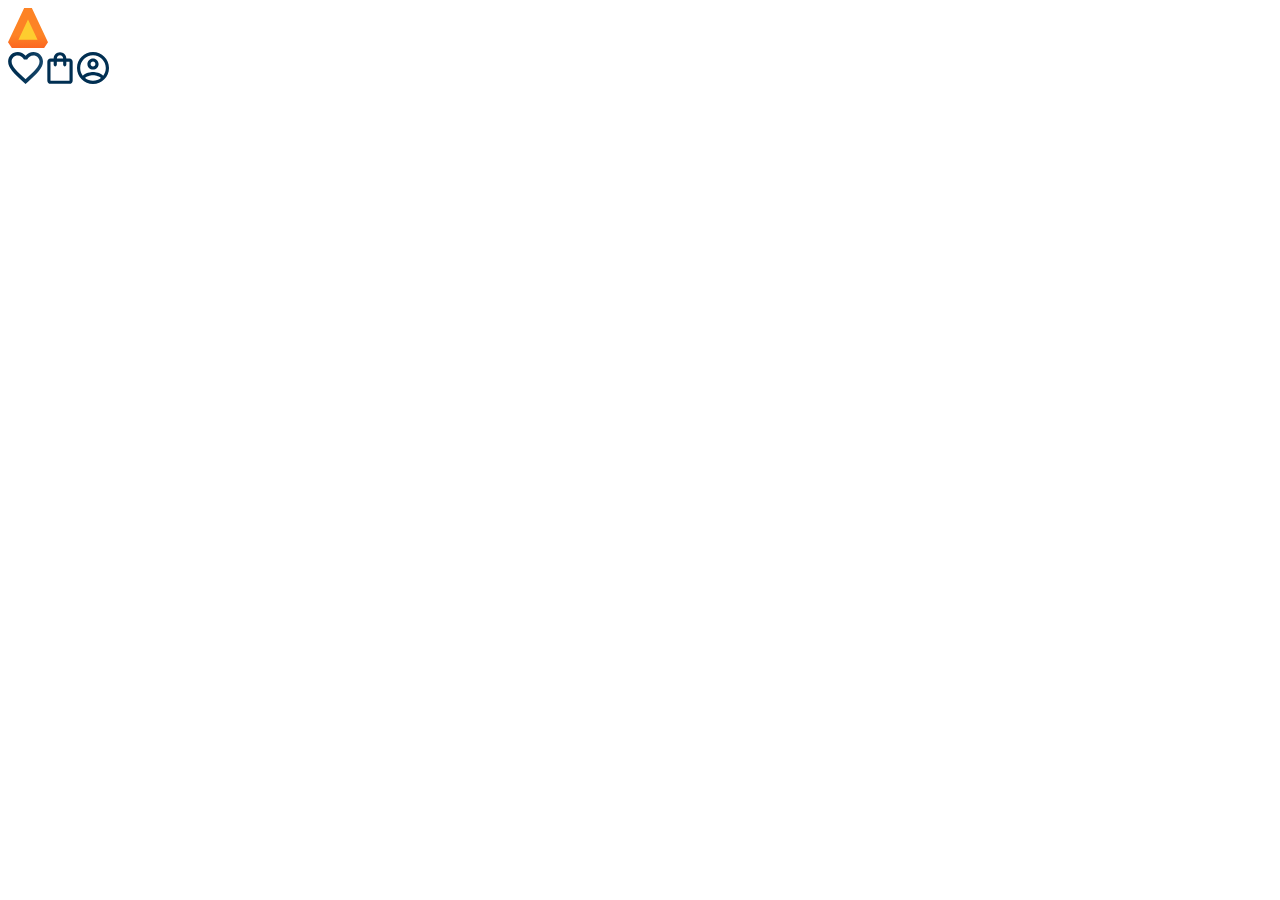
==== index.html @ 43a98ed0 "Add files via upload" ====
<!DOCTYPE html>
<html lang="en">
<head>
    <meta charset="UTF-8">
    <meta http-equiv="X-UA-Compatible" content="IE=edge">
    <meta name="viewport" content="width=device-width, initial-scale=1.0">
    <link rel="stylesheet" href="reset.css">
    <link rel="stylesheet" href="style.css">
    <title>AluraBooks</title>
</head>

<body>
    <header class="cabeçalho">
        <div class="container">
            <span class="cabeçalho__menu-hunburger container __imagem"></span>
            <img src="Img/Logo.svg" alt="logo da aluraBooks" class="container__imagem">

       </div>
       <div class="container">
           <a href="#"><img src="Img/Favoritos.svg" alt="Meus Favoritos" class="container__imagem"></a>
           <a href="#"><img src="Img/Compras.svg" alt="Carrinho de compras" class="container__imagem"></a>
            <a href="#"><img src="Img/Usuario.svg" alt="Meu perfil" class="container__imagem"></a>
    </header>
</body>
</html>
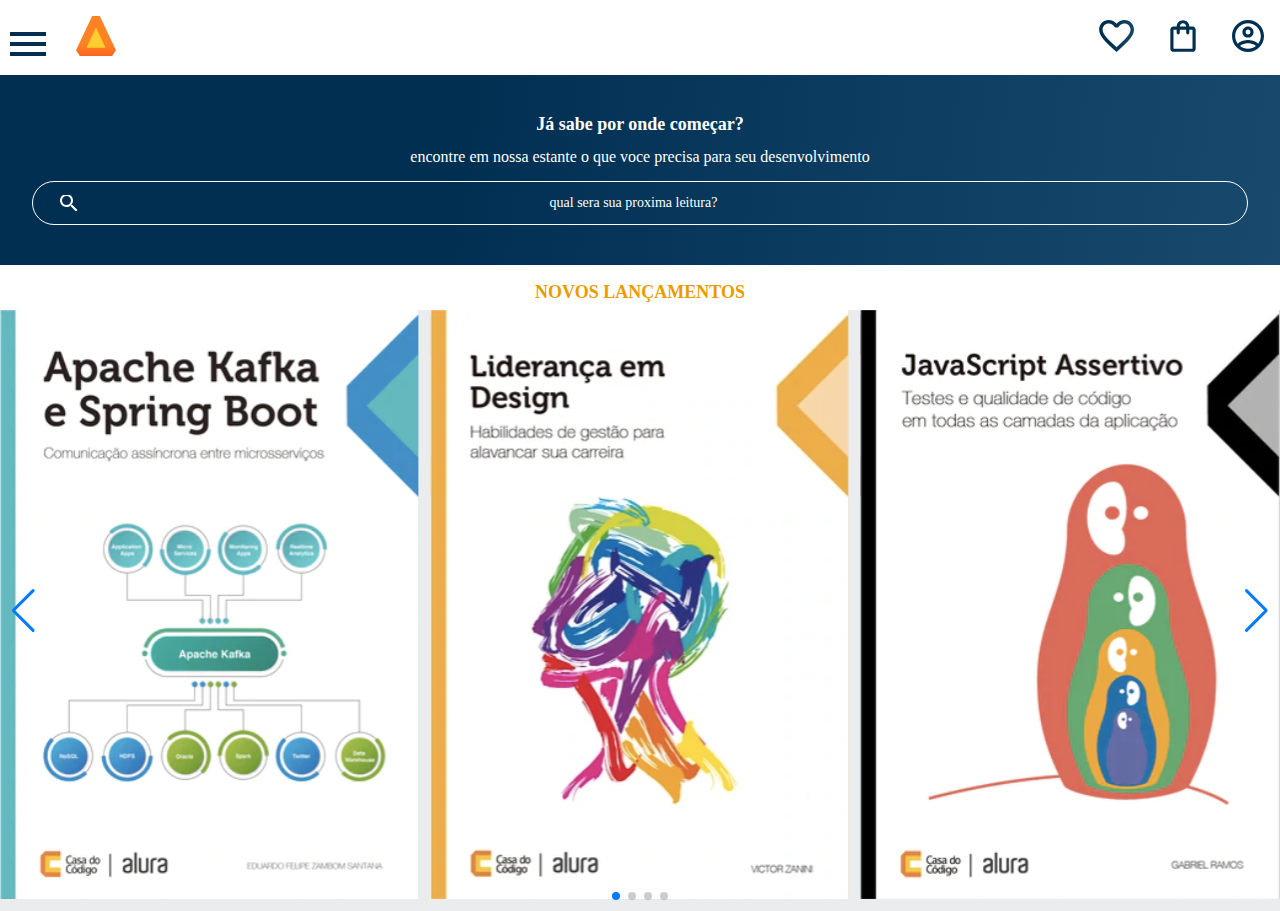
==== commit a2167b4a: "Add files via upload" ====
--- a/index.html
+++ b/index.html
@@ -1,25 +1,96 @@
 <!DOCTYPE html>
-<html lang="en">
+<html lang="PT-BR">
 <head>
     <meta charset="UTF-8">
     <meta http-equiv="X-UA-Compatible" content="IE=edge">
     <meta name="viewport" content="width=device-width, initial-scale=1.0">
+    <link rel="stylesheet" href="style.css">
+    <link rel="preconnect" href="https://fonts.googleapis.com"&gt;>
+    <link rel="preconnect" href="https://fonts.gstatic.com&quot; crossorigin">
+    <link href="https://fonts.googleapis.com/css2?  family=Poppins:wght@300;400;500;700&family=Raleway:wght@400;700&display=swap" rel="stylesheet">
+    <link rel="stylesheet" href="https://cdn.jsdelivr.net/npm/swiper@9/swiper-bundle.min.css">
     <link rel="stylesheet" href="reset.css">
-    <link rel="stylesheet" href="style.css">
-    <title>AluraBooks</title>
+    <title>ALURABOOKS</title>
 </head>
-
 <body>
     <header class="cabeçalho">
         <div class="container">
-            <span class="cabeçalho__menu-hunburger container __imagem"></span>
-            <img src="Img/Logo.svg" alt="logo da aluraBooks" class="container__imagem">
+            <input type="checkbox" id="menu" class="container__botao">
+            <label for="menu">
+                <span class="cabeçalho__menu-hunburger container__imagem"></span>
 
-       </div>
-       <div class="container">
-           <a href="#"><img src="Img/Favoritos.svg" alt="Meus Favoritos" class="container__imagem"></a>
-           <a href="#"><img src="Img/Compras.svg" alt="Carrinho de compras" class="container__imagem"></a>
-            <a href="#"><img src="Img/Usuario.svg" alt="Meu perfil" class="container__imagem"></a>
-    </header>
+</label>
+
+<ul class="lista-menu">
+    <li class="lista-menu__titulo">Categoria</li>
+    <li class="lista-menu__item">
+        <a href="#" class="lista-menu__link">Programação</a>
+
+    <li class="lista-menu__item">
+         <a href="#" class="lista-menu__link">Front-end</a>
+    </li>
+
+    <li class="lista-menu__item">
+        <a href="#" class="lista-menu__link">Infraestrutura</a>
+    </li>
+
+    <li class="lista-menu__item">
+        <a href="#" class="lista-menu__link">Business</a>
+    </li>
+
+    <li class="lista-menu__item">
+         <a href="#" class="lista-menu__link">Design & UX</a>
+    </li>
+
+
+
+</ul>
+            <img src="IMG/Logo.svg" alt="logo da AluraBooks" class="container__imagem">
+</div>
+        <div class="container">
+            <a href="#"><img src="IMG/Favoritos.svg" alt="Meus Favoritos" class="container__imagem"></a>
+            <a href="#"><img src="IMG/Compras.svg" alt="Carrinho de Compras" class="container__imagem"></a>
+            <a href="#"><img src="IMG/Usuario.svg" alt="Meu Perfil" class="container__imagem"></a>
+        </div>
+        </header>
+    <section class="banner">
+        <h2 class="banner__titulo">Já sabe por onde começar?</h2>
+        <p class="banner__texto">encontre em nossa estante o que voce precisa para seu desenvolvimento</p>
+        <input type="search" class="banner__pesquisa" placeholder="qual sera sua proxima leitura?">
+    </section>
+
+    <section class="carrossel">
+            <h2 class="carrossel__titulo">Novos Lançamentos</h2>
+            <div class="swiper">
+            <div class="swiper-pagination"></div>
+                <div class="swiper-wrapper">
+                    <div class="swiper-slide"><img src="IMG/ApacheKafka.svg" alt="Livro sobre Apache Kafka"></div>
+                    <div class="swiper-slide"><img src="IMG/Liderança.svg" alt="Livro sobre Liderança"></div>
+                    <div class="swiper-slide"><img src="IMG/Javascript.svg" alt="Livro sobre Javascript"></div>
+                    <div class="swiper-slide"><img src="IMG/Guia Front-end.svg" alt="Livro sobre Front-end"></div>
+                    <div class="swiper-slide"><img src="IMG/Portugol.svg" alt="Livro sobre Portugol"></div>
+                    <div class="swiper-slide"><img src="IMG/Acessibilidade.svg" alt="Livro sobre Acessibilidade"></div>
+                </div>
+
+            <div class="swiper-button-prev"></div>
+            <div class="swiper-button-next"></div>
+
+        </div>
+    </section>
+
+<script src="https://cdn.jsdelivr.net/npm/swiper@9/swiper-bundle.min.js"></script>
+
+    <script>
+        const swiper = new Swiper('.swiper', {
+            spaceBetween:10,
+            slidesPerView: 3,
+            pagination:{
+                el: '.swiper-pagination',
+                type: 'bullets',
+        },
+        });
+    </script>
+
+    
 </body>
 </html>--- a/style.css
+++ b/style.css
@@ -0,0 +1,15 @@
+@import url("STYLE/READER.CSS");
+@import url("STYLE/banner.css");
+@import url("STYLE/carrossel.css");
+
+:root{
+    --cor-de-fundo: #ebecee;
+    --branco: #ffffff;
+    --laranja: #eb9b00;
+    --azul-degrade: linear-gradient(97.54deg, #002f52 35.49%, #326589 165.37%);
+    --fonte-príncipal:"Poppins";
+}
+
+body{
+    background-color: var(--cor-de-fundo);
+}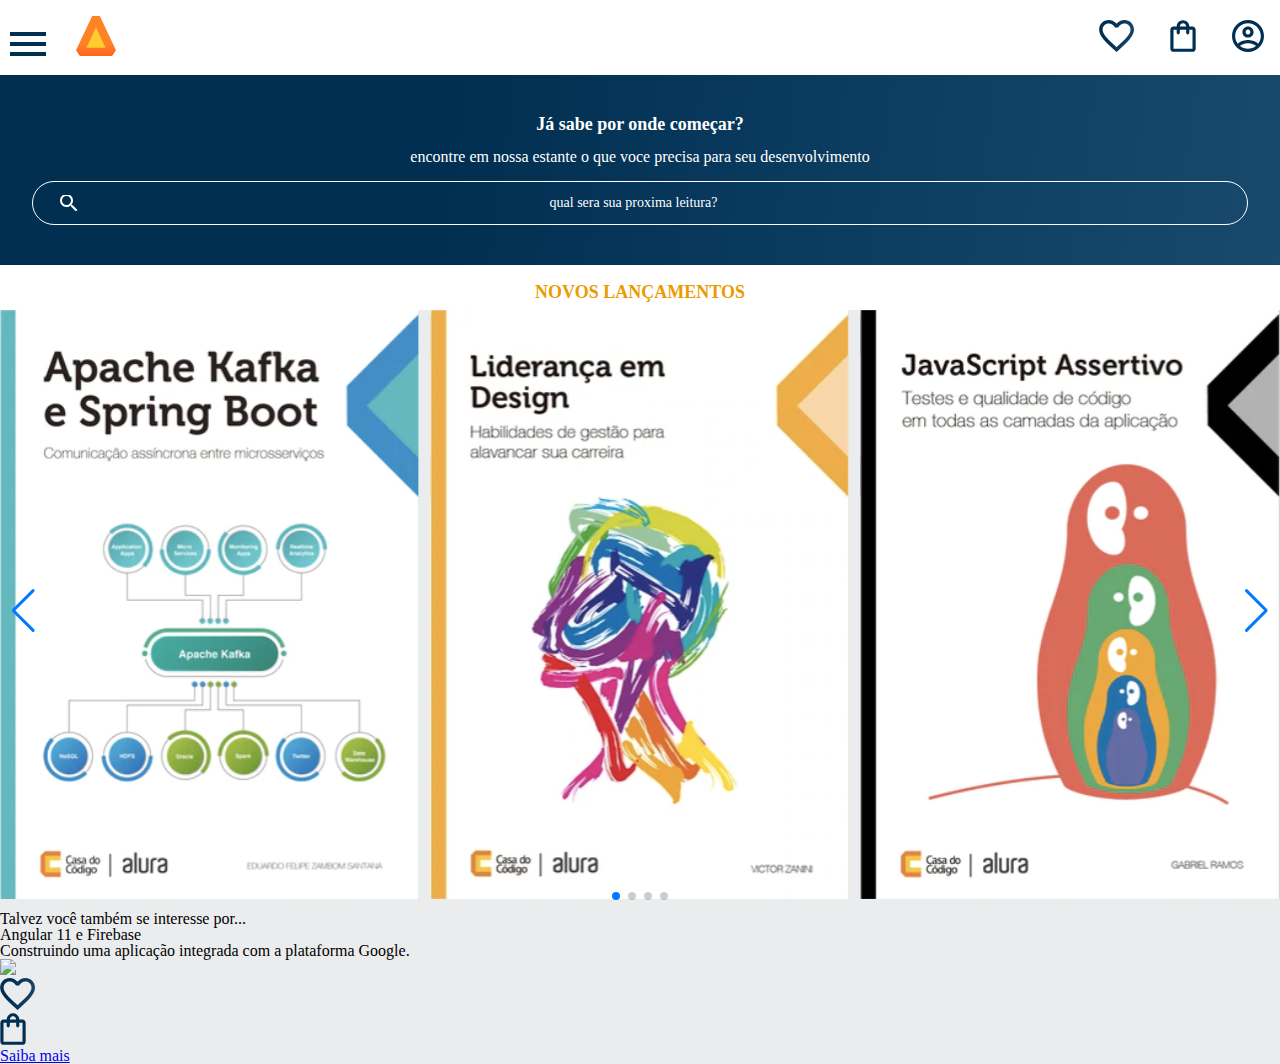
==== commit ae9f8d09: "08/08/2023" ====
--- a/index.html
+++ b/index.html
@@ -91,6 +91,22 @@
         });
     </script>
 
-    
-</body>
-</html>+    <div class="card">
+
+        <div class="card_descrição">
+            <div class="descrição">
+                <h3 class="descrição_titulo">Talvez você também se interesse por...</h3>
+                <h2 class="descrição_titulo-livro">Angular 11 e Firebase</h2>
+                <p class="descrição_texto">Construindo uma aplicação integrada com a plataforma Google.</p>
+                </div>
+                <img src="Img/Angular.svg" class="descrição_imagem">
+                </div> 
+                
+                <div class="card_botões">
+                    <ul class="botões">
+                        <li class="botões_item"> <img src="Img/Favoritos.svg" alt="Favoritar"></li>
+                        <li class="botões_item"> <img src="Img/Compras.svg" alt="Adicionar ao carrinho de compras"></li>
+                    </ul>
+                    <a href="#" class="botões_ancora">Saiba mais</a>
+                    </div>
+                    </div>
